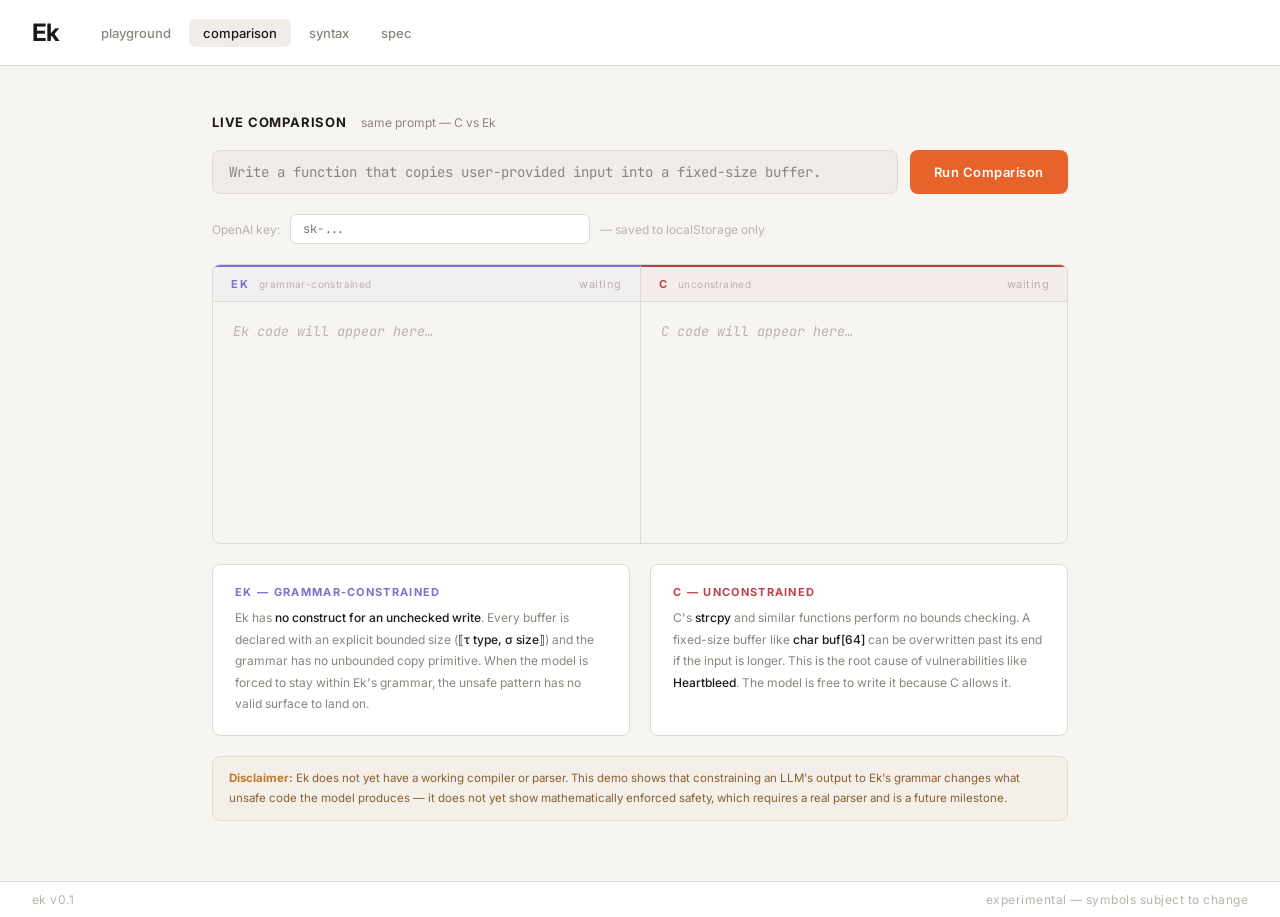
==== comparison.html @ 4c6cfa80 "Update font styles and enhance symbol definitions across HTML files - Replaced 'JetBrains Mono' with" ====
<!DOCTYPE html>
<html lang="en">
<head>
  <meta charset="UTF-8" />
  <meta name="viewport" content="width=device-width, initial-scale=1.0" />
  <title>Ek — Comparison</title>
  <link rel="preconnect" href="https://fonts.googleapis.com" />
  <link rel="preconnect" href="https://fonts.gstatic.com" crossorigin />
  <link href="https://fonts.googleapis.com/css2?family=Inter:wght@400;500;600;700&family=JetBrains+Mono:wght@400;500;700&display=swap" rel="stylesheet" />
  <style>
    *, *::before, *::after { box-sizing: border-box; margin: 0; padding: 0; }

    :root {
      --bg:       #f7f5f2;
      --bg2:      #f0ede8;
      --border:   #ddd9d3;
      --border2:  #ccc8c2;
      --text:     #1c1a18;
      --muted:    #8a857e;
      --muted2:   #b8b3ac;
      --real:     #7c6fcd;
      --dev:      #2a9d6f;
      --normie:   #c07a2a;
      --accent:   #e8632a;
      --c-color:  #c0404a;
      --ek-color: #7c6fcd;
    }

    body {
      font-family: 'Inter', -apple-system, BlinkMacSystemFont, 'Segoe UI', sans-serif;
      font-variant-ligatures: none; font-feature-settings: "liga" 0, "calt" 0;
      background: var(--bg); color: var(--text);
      min-height: 100vh; display: flex; flex-direction: column;
    }

    /* ── Header ── */
    header {
      display: flex; align-items: center; gap: 28px;
      padding: 18px 32px; border-bottom: 1px solid var(--border);
      background: #fff; flex-shrink: 0; position: sticky; top: 0; z-index: 100;
    }
    .brand {
      font-size: 24px; font-weight: 700; color: var(--text); letter-spacing: -1px;
      text-decoration: none;
    }
    .brand:hover { color: var(--accent); }
    nav { display: flex; gap: 4px; flex: 1; }
    nav a {
      font-family: 'Inter', sans-serif; font-size: 13px; font-weight: 500;
      color: var(--muted); text-decoration: none; padding: 6px 14px; border-radius: 6px;
      transition: color 0.15s, background 0.15s;
    }
    nav a:hover { color: var(--text); background: var(--bg2); }
    nav a.active { color: var(--text); background: var(--bg2); }

    /* ── Demo ── */
    #demo {
      flex: 1; display: flex; justify-content: center;
    }
    #demo > .demo-inner {
      padding: 48px 32px 60px; display: flex; flex-direction: column; gap: 20px;
      max-width: 920px; width: 100%;
    }
    .demo-header { display: flex; align-items: baseline; gap: 14px; }
    .demo-title { font-size: 13px; font-weight: 700; color: var(--text); letter-spacing: 0.06em; text-transform: uppercase; }
    .demo-sub { font-size: 12px; color: var(--muted); }

    .prompt-row { display: flex; gap: 12px; align-items: stretch; }
    .prompt-input {
      flex: 1; font-family: 'JetBrains Mono', monospace; font-size: 14px;
      background: var(--bg2); border: 1px solid var(--border); border-radius: 8px;
      color: var(--muted); padding: 12px 16px; outline: none; cursor: default;
    }
    .run-btn {
      font-family: 'Inter', sans-serif; font-size: 13px; font-weight: 600;
      background: var(--accent); color: #fff; border: none; border-radius: 8px;
      padding: 12px 24px; cursor: pointer; letter-spacing: 0.04em;
      transition: background 0.15s, opacity 0.15s; white-space: nowrap;
    }
    .run-btn:hover { background: #cf5520; }
    .run-btn:disabled { opacity: 0.4; cursor: not-allowed; }

    .key-row { display: flex; gap: 10px; align-items: center; font-size: 12px; color: var(--muted2); }
    .key-input {
      font-family: 'JetBrains Mono', monospace; font-size: 12px;
      background: #fff; border: 1px solid var(--border); border-radius: 6px;
      color: var(--muted); padding: 6px 12px; outline: none; width: 300px;
      transition: border-color 0.15s;
    }
    .key-input:focus { border-color: var(--border2); color: var(--text); }

    .demo-panels { display: flex; border-radius: 8px; overflow: hidden; border: 1px solid var(--border); min-height: 280px; }
    .code-panel { flex: 1; display: flex; flex-direction: column; min-width: 0; }
    .code-panel:first-child { border-right: 1px solid var(--border); }
    .code-panel[data-lang="ek"] { border-top: 2px solid var(--ek-color); }
    .code-panel[data-lang="c"]  { border-top: 2px solid var(--c-color); }

    .code-header {
      display: flex; align-items: center; justify-content: space-between;
      padding: 10px 18px; border-bottom: 1px solid var(--border); flex-shrink: 0;
    }
    .code-panel[data-lang="ek"] .code-header { background: rgba(124,111,205,0.04); }
    .code-panel[data-lang="c"]  .code-header { background: rgba(192,64,74,0.04); }

    .code-lang { font-size: 11px; font-weight: 700; letter-spacing: 0.14em; text-transform: uppercase; }
    .code-panel[data-lang="ek"] .code-lang { color: var(--ek-color); }
    .code-panel[data-lang="c"]  .code-lang { color: var(--c-color); }
    .code-desc { font-size: 10px; color: var(--muted2); letter-spacing: 0.04em; margin-left: 10px; }

    .code-status { font-size: 11px; color: var(--muted2); letter-spacing: 0.04em; }
    .code-status.streaming { color: var(--dev); }
    .code-status.done      { color: var(--muted2); }
    .code-status.error     { color: var(--c-color); }

    .code-body {
      flex: 1; overflow-y: auto; padding: 18px 20px;
      font-family: 'JetBrains Mono', monospace;
      font-size: 13.5px; line-height: 1.75; white-space: pre-wrap; word-break: break-word;
      color: #2a2622; background: var(--bg);
      scrollbar-width: thin; scrollbar-color: var(--border2) transparent;
    }
    .code-body::-webkit-scrollbar { width: 5px; }
    .code-body::-webkit-scrollbar-thumb { background: var(--border2); border-radius: 3px; }
    .code-body .placeholder { color: var(--muted2); font-style: italic; }

    .stream-cursor {
      display: inline-block; width: 2px; height: 1em;
      background: var(--accent); vertical-align: text-bottom;
      animation: blink 0.8s step-end infinite;
    }
    @keyframes blink { 50% { opacity: 0; } }

    .explanation {
      display: grid; grid-template-columns: 1fr 1fr; gap: 20px;
    }
    .explain-block {
      background: #fff; border: 1px solid var(--border); border-radius: 8px; padding: 20px 22px;
    }
    .explain-block h3 {
      font-size: 11px; font-weight: 700; letter-spacing: 0.12em; text-transform: uppercase; margin-bottom: 8px;
    }
    .explain-block[data-lang="ek"] h3 { color: var(--ek-color); }
    .explain-block[data-lang="c"]  h3 { color: var(--c-color); }
    .explain-block p { font-size: 12px; color: var(--muted); line-height: 1.8; }
    .explain-block p strong { color: var(--text); font-weight: 500; }

    .disclaimer {
      border: 1px solid #e8d9c0; background: rgba(192,122,42,0.05); border-radius: 8px;
      padding: 12px 16px; font-size: 11.5px; color: #8a6030; line-height: 1.7;
    }
    .disclaimer strong { color: var(--normie); }

    /* ── Footer ── */
    footer {
      padding: 10px 32px; border-top: 1px solid var(--border); background: #fff;
      display: flex; justify-content: space-between; align-items: center;
      font-size: 12px; color: var(--muted2); flex-shrink: 0; letter-spacing: 0.04em;
    }
  </style>
</head>
<body>

  <header>
    <a href="index.html" class="brand">Ek</a>
    <nav>
      <a href="playground.html">playground</a>
      <a href="comparison.html" class="active">comparison</a>
      <a href="syntax.html">syntax</a>
      <a href="spec.html">spec</a>
    </nav>
  </header>

  <section id="demo">
  <div class="demo-inner">
    <div class="demo-header">
      <span class="demo-title">Live Comparison</span>
      <span class="demo-sub">same prompt — C vs Ek</span>
    </div>

    <div class="prompt-row">
      <input class="prompt-input" id="promptInput" readonly
        value="Write a function that copies user-provided input into a fixed-size buffer." />
      <button class="run-btn" id="runBtn">Run Comparison</button>
    </div>

    <div class="key-row">
      <span>OpenAI key:</span>
      <input class="key-input" id="apiKeyInput" type="password" placeholder="sk-..." autocomplete="off" />
      <span>— saved to localStorage only</span>
    </div>

    <div class="demo-panels">
      <div class="code-panel" data-lang="ek">
        <div class="code-header">
          <div style="display:flex;align-items:baseline">
            <span class="code-lang">Ek</span>
            <span class="code-desc">grammar-constrained</span>
          </div>
          <span class="code-status" id="statusEk">waiting</span>
        </div>
        <div class="code-body" id="bodyEk"><span class="placeholder">Ek code will appear here…</span></div>
      </div>
      <div class="code-panel" data-lang="c">
        <div class="code-header">
          <div style="display:flex;align-items:baseline">
            <span class="code-lang">C</span>
            <span class="code-desc">unconstrained</span>
          </div>
          <span class="code-status" id="statusC">waiting</span>
        </div>
        <div class="code-body" id="bodyC"><span class="placeholder">C code will appear here…</span></div>
      </div>
    </div>

    <div class="explanation">
      <div class="explain-block" data-lang="ek">
        <h3>Ek — grammar-constrained</h3>
        <p>Ek has <strong>no construct for an unchecked write</strong>. Every buffer is declared with an explicit bounded size (<strong>⟦τ type, σ size⟧</strong>) and the grammar has no unbounded copy primitive. When the model is forced to stay within Ek's grammar, the unsafe pattern has no valid surface to land on.</p>
      </div>
      <div class="explain-block" data-lang="c">
        <h3>C — unconstrained</h3>
        <p>C's <strong>strcpy</strong> and similar functions perform no bounds checking. A fixed-size buffer like <strong>char buf[64]</strong> can be overwritten past its end if the input is longer. This is the root cause of vulnerabilities like <strong>Heartbleed</strong>. The model is free to write it because C allows it.</p>
      </div>
    </div>

    <div class="disclaimer">
      <strong>Disclaimer:</strong> Ek does not yet have a working compiler or parser. This demo shows that constraining an LLM's output to Ek's grammar changes what unsafe code the model produces — it does not yet show mathematically enforced safety, which requires a real parser and is a future milestone.
    </div>
  </div>
  </section>

  <footer>
    <span>ek v0.1</span>
    <span>experimental — symbols subject to change</span>
  </footer>

  <script>
    const EK_SYNTAX_REFERENCE = `
== EK MASTER SYMBOL TABLE (Real Code lens) ==

DECLARATIONS
  :: name(params) -> ReturnType {}   function declaration
  § Type name <- value;              variable declaration
  ⊞ Name { Type field, ... }         record declaration
  ⊎ Name { Variant, Variant(Type) }  union declaration
  ↳ Name { field: value, ... }       record construction
  ⊙ CapabilityType cap               capability token parameter
  ※ moduleName;                      import

CONTROL FLOW
  ? (cond) : { ... } ⋮ { ... }      conditional (if/then/else)
  ⋈ x { val → ..., _ → ... }        pattern match
  ↻ i 0..N { ... }                   bounded loop
  ⥁ (cond) { ... }                   unbounded while loop
  ↵ value;                           return value
  ▢                                  void (no return value)
  ⏹;                                 break
  ▶;                                 continue
  ⚑ ↯ fn(args) {                     outcome handling
    success(x) → ↵ x;
    failure(e) → ↵ fallback;
  }

CALLS & ACCESS
  ↯ name(args)                       function call
  value.field                        field access
  arr @ i                            array element access
  ->                                 return type in signature
  <-                                 assignment

TYPES
  ℤ   integer (signed 32-bit default; ℤ8 ℤ16 ℤ32 ℤ64)
  ℕ   unsigned integer (ℕ8 ℕ16 ℕ32 ℕ64)
  ℝ   float (32-bit default; ℝ32 ℝ64)
  𝔹   boolean
  𝕊   string
  ℂ   character
  ∅   null
  ⟦τ Type, σ N⟧   fixed-size bounded array (e.g. ⟦τ ℤ, σ 100⟧)
  ⦃τ Type⦄         growable vector (audited reallocation only)

OPERATORS
  +  -  *  /  %              arithmetic
  =  !=  >  <  >=  <=        comparison (no implicit precedence — use parentheses when mixing categories)
  &  |  !                    logical and / or / not
  ∩  ∪  ⊕  ∼  ≪  ≫          bitwise (experimental)
  ⊤  ⊥                       true / false

LITERALS & STRUCTURE
  "text"   string literal (backslash escapes: \\n \\t \\" \\\\; may span lines)
  'a'      character literal
  0x1F  0b1010  0o17  1e10   numeric literal forms
  [a, b, c]                  array literal
  {}                         block body
  ()                         argument list
  //  /* */                  single-line / block comment
  ;                          statement terminator
  ,                          separator

RULES
- No unbounded copy primitives — every array has an explicit bounded size
- No implicit operator precedence — parentheses required when mixing arithmetic, comparison, and logical operators
- No generics, no overloading, no preprocessor/macros
- Declaration before use required
- Every statement ends with ;
- main() is the required program entry point
- Capability tokens (⊙) flag functions that touch the outside world
`
    const SYSTEM_C = `You are a C programmer. Write idiomatic C code for the following request. Output only the code, no explanation, no markdown fences.`
    const SYSTEM_EK = `You are a programmer writing in Ek, a custom language with a strict grammar. Follow this grammar exactly and produce only valid Ek code. Output only the code, no explanation, no markdown fences.

Ek grammar reference:
${EK_SYNTAX_REFERENCE}`

    const runBtn      = document.getElementById('runBtn')
    const apiKeyInput = document.getElementById('apiKeyInput')
    const bodyEk      = document.getElementById('bodyEk')
    const bodyC       = document.getElementById('bodyC')
    const statusEk    = document.getElementById('statusEk')
    const statusC     = document.getElementById('statusC')

    apiKeyInput.value = localStorage.getItem('ek_openai_key') || ''
    apiKeyInput.addEventListener('change', () => localStorage.setItem('ek_openai_key', apiKeyInput.value.trim()))

    runBtn.addEventListener('click', async () => {
      const apiKey = apiKeyInput.value.trim()
      if (!apiKey) { alert('Enter your OpenAI API key first.'); return }
      localStorage.setItem('ek_openai_key', apiKey)
      runBtn.disabled = true
      resetPanel(bodyEk, statusEk)
      resetPanel(bodyC, statusC)
      await Promise.all([
        streamCompletion(apiKey, SYSTEM_EK, bodyEk, statusEk),
        streamCompletion(apiKey, SYSTEM_C,  bodyC,  statusC),
      ])
      runBtn.disabled = false
    })

    function resetPanel(body, status) {
      body.textContent = ''
      status.textContent = 'waiting'
      status.className = 'code-status'
    }

    async function streamCompletion(apiKey, system, body, status) {
      const prompt = document.getElementById('promptInput').value
      status.textContent = 'streaming…'
      status.className = 'code-status streaming'
      const cursor = document.createElement('span')
      cursor.className = 'stream-cursor'
      body.appendChild(cursor)
      try {
        const res = await fetch('https://api.openai.com/v1/chat/completions', {
          method: 'POST',
          headers: { 'Content-Type': 'application/json', 'Authorization': `Bearer ${apiKey}` },
          body: JSON.stringify({
            model: 'gpt-4.1-mini', stream: true,
            messages: [{ role: 'system', content: system }, { role: 'user', content: prompt }],
          }),
        })
        if (!res.ok) {
          const err = await res.json().catch(() => ({}))
          throw new Error(err?.error?.message || `HTTP ${res.status}`)
        }
        const reader = res.body.getReader()
        const dec    = new TextDecoder()
        let buf = ''
        while (true) {
          const { done, value } = await reader.read()
          if (done) break
          buf += dec.decode(value, { stream: true })
          const lines = buf.split('\n')
          buf = lines.pop()
          for (const line of lines) {
            const t = line.trim()
            if (!t || t === 'data: [DONE]' || !t.startsWith('data: ')) continue
            try {
              const delta = JSON.parse(t.slice(6)).choices?.[0]?.delta?.content
              if (delta) { body.insertBefore(document.createTextNode(delta), cursor); body.scrollTop = body.scrollHeight }
            } catch {}
          }
        }
        cursor.remove()
        status.textContent = 'done'
        status.className = 'code-status done'
      } catch (err) {
        cursor.remove()
        status.textContent = 'error'
        status.className = 'code-status error'
        body.textContent = `Error: ${err.message}`
      }
    }
  </script>
</body>
</html>
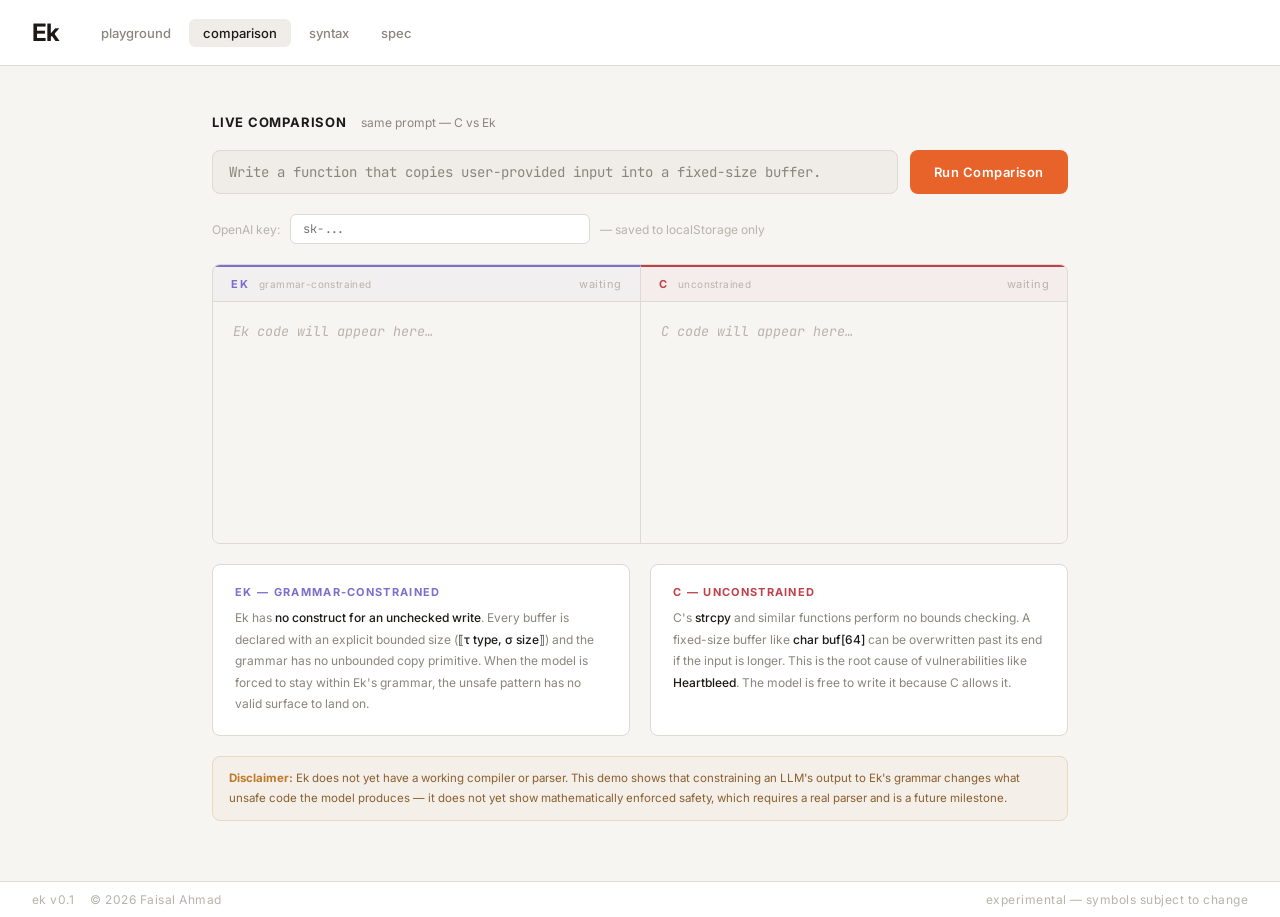
==== commit 67aecf04: "Enhance HTML structure and expand language support - Updated footer in comparison.html and demo.html" ====
--- a/comparison.html
+++ b/comparison.html
@@ -230,7 +230,10 @@
   </section>
 
   <footer>
-    <span>ek v0.1</span>
+    <div style="display:flex; gap:16px; align-items:center;">
+      <span>ek v0.1</span>
+      <span>© 2026 Faisal Ahmad</span>
+    </div>
     <span>experimental — symbols subject to change</span>
   </footer>
 
